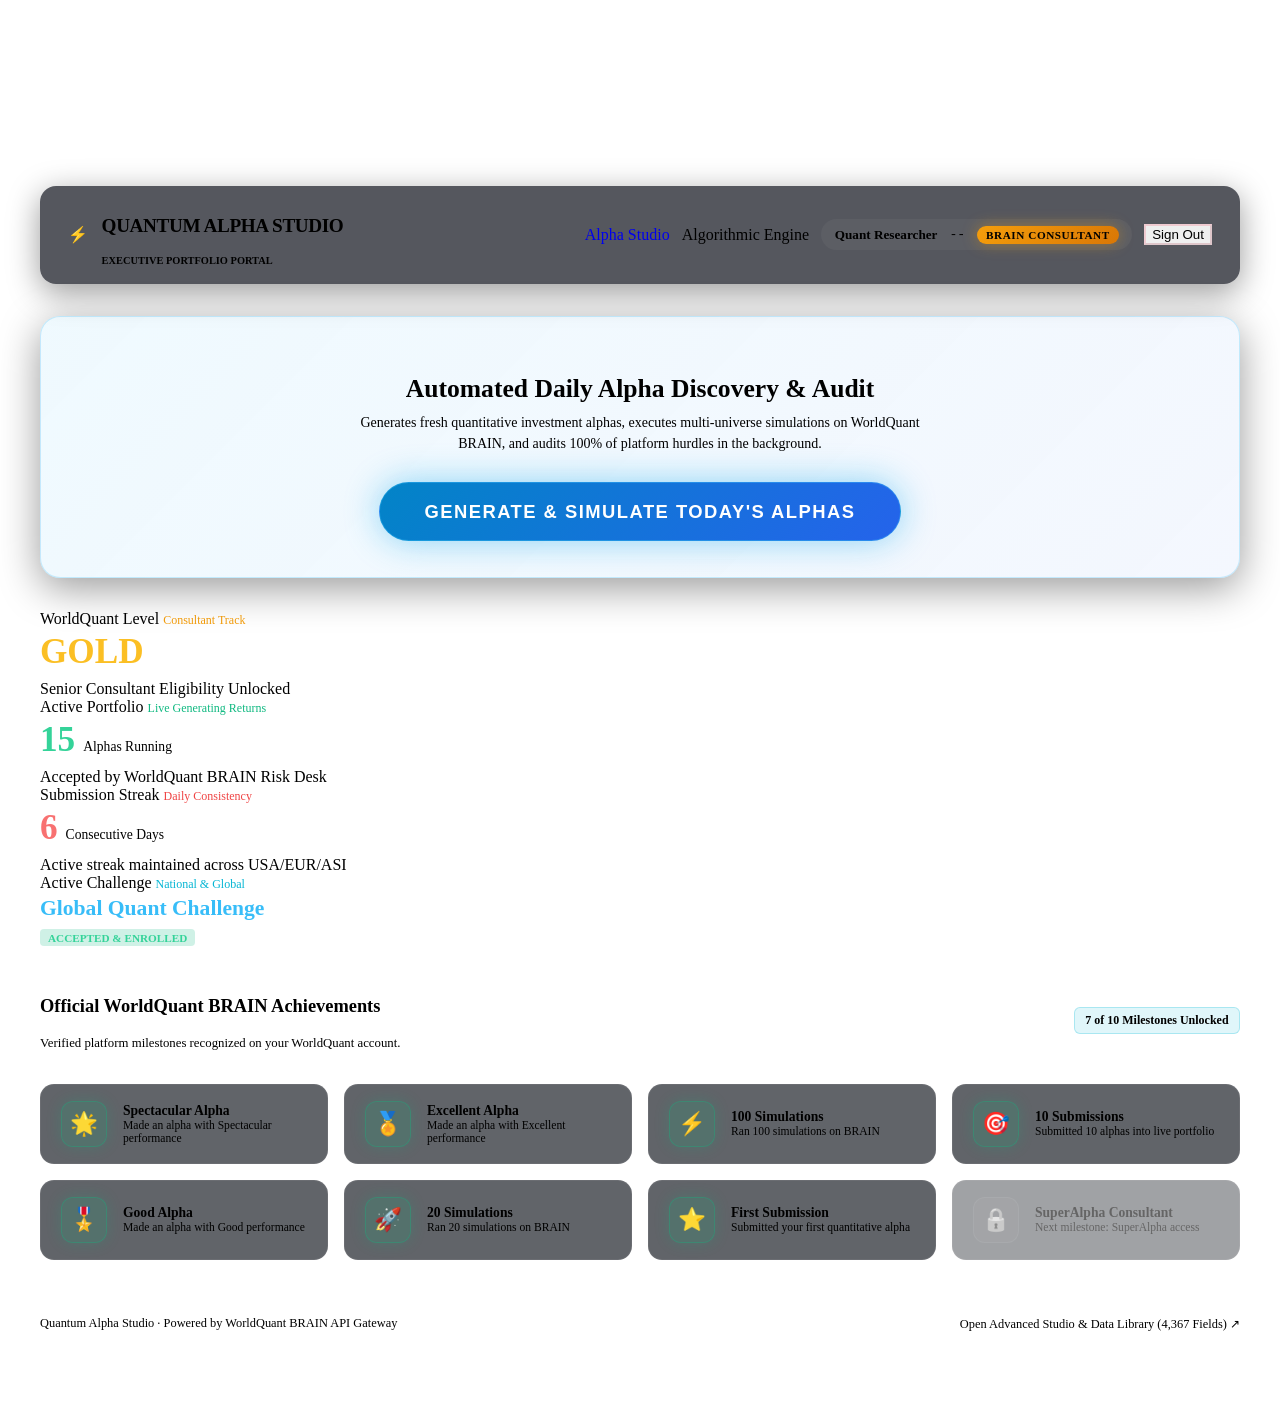
==== web/templates/dashboard.html @ 7bfb9107 "feat: initial commit of Quantum Alpha Studio for WorldQuant BRAIN" ====
<!DOCTYPE html>
<html lang="en">
<head>
    <meta charset="UTF-8">
    <meta name="viewport" content="width=device-width, initial-scale=1.0">
    <title>Quantum Alpha Studio - Executive Dashboard</title>
    <link rel="icon" href="data:image/svg+xml,<svg xmlns=%22http://www.w3.org/2000/svg%22 viewBox=%220%22 0 100 100%22><text y=%22.9em%22 font-size=%2290%22>⚡</text></svg>">
    <link rel="stylesheet" href="/static/css/styles.css">
    <style>
        .dash-container {
            max-width: 1200px;
            margin: 0 auto;
            padding: 1.5rem 2rem 4rem 2rem;
            position: relative;
            z-index: 1;
        }
        .dash-header {
            display: flex;
            justify-content: space-between;
            align-items: center;
            padding: 1rem 1.75rem;
            background: rgba(13, 17, 26, 0.7);
            backdrop-filter: blur(16px);
            border: 1px solid var(--border-color);
            border-radius: 16px;
            margin-bottom: 2rem;
            box-shadow: 0 8px 32px rgba(0, 0, 0, 0.4);
        }
        .user-pill {
            display: inline-flex;
            align-items: center;
            gap: 0.75rem;
            background: rgba(255, 255, 255, 0.04);
            border: 1px solid var(--border-color);
            padding: 0.4rem 0.85rem;
            border-radius: 9999px;
            font-size: 0.825rem;
        }
        .level-badge-gold {
            background: linear-gradient(135deg, #f59e0b, #d97706);
            color: #000;
            font-weight: 800;
            font-size: 0.7rem;
            letter-spacing: 0.05em;
            padding: 0.2rem 0.55rem;
            border-radius: 9999px;
            box-shadow: 0 0 15px rgba(245, 158, 11, 0.4);
        }
        .streak-flame {
            display: inline-flex;
            align-items: center;
            gap: 0.35rem;
            background: rgba(245, 158, 11, 0.12);
            border: 1px solid rgba(245, 158, 11, 0.3);
            color: #fbbf24;
            font-weight: 700;
            font-size: 0.85rem;
            padding: 0.35rem 0.75rem;
            border-radius: 9999px;
        }
        /* Primary Action Banner */
        .batch-action-card {
            background: linear-gradient(135deg, rgba(56, 189, 248, 0.08), rgba(37, 99, 235, 0.05));
            border: 1px solid rgba(56, 189, 248, 0.25);
            border-radius: 20px;
            padding: 2.25rem;
            margin-bottom: 2rem;
            text-align: center;
            position: relative;
            overflow: hidden;
            box-shadow: 0 10px 40px rgba(0, 0, 0, 0.4);
        }
        .btn-run-batch {
            background: linear-gradient(135deg, #0284c7, #2563eb);
            color: white;
            border: 1px solid rgba(56, 189, 248, 0.4);
            padding: 1.1rem 2.75rem;
            font-size: 1.15rem;
            font-weight: 700;
            letter-spacing: 0.08em;
            text-transform: uppercase;
            border-radius: 9999px;
            cursor: pointer;
            box-shadow: 0 0 35px rgba(14, 165, 233, 0.45);
            transition: all 0.25s cubic-bezier(0.16, 1, 0.3, 1);
            display: inline-flex;
            align-items: center;
            gap: 0.65rem;
        }
        .btn-run-batch:hover {
            transform: scale(1.04);
            box-shadow: 0 0 50px rgba(14, 165, 233, 0.7);
        }
        .btn-run-batch:disabled {
            opacity: 0.7;
            cursor: not-allowed;
            transform: none;
        }
        /* Progress Stepper */
        .progress-stepper {
            display: none;
            margin-top: 2rem;
            max-width: 680px;
            margin-left: auto;
            margin-right: auto;
        }
        .progress-bar-container {
            width: 100%;
            height: 6px;
            background: rgba(255, 255, 255, 0.06);
            border-radius: 9999px;
            overflow: hidden;
            margin-bottom: 1rem;
        }
        .progress-bar-fill {
            height: 100%;
            width: 0%;
            background: linear-gradient(90deg, #10b981, #06b6d4);
            transition: width 0.4s ease;
            box-shadow: 0 0 15px #10b981;
        }
        .steps-labels {
            display: flex;
            justify-content: space-between;
            font-size: 0.75rem;
            color: var(--text-muted);
            font-weight: 600;
        }
        .step-label.active {
            color: var(--accent-cyan);
            font-weight: 700;
        }
        /* Achievements Rack */
        .achievement-rack {
            display: grid;
            grid-template-columns: repeat(auto-fill, minmax(260px, 1fr));
            gap: 1rem;
        }
        .achievement-card {
            background: rgba(13, 17, 26, 0.65);
            border: 1px solid rgba(255, 255, 255, 0.06);
            border-radius: 14px;
            padding: 1rem 1.25rem;
            display: flex;
            align-items: center;
            gap: 1rem;
            transition: all 0.2s ease;
        }
        .achievement-card:hover {
            border-color: rgba(255, 255, 255, 0.15);
            background: rgba(20, 27, 42, 0.8);
            transform: translateY(-2px);
        }
        .achievement-icon {
            width: 44px;
            height: 44px;
            border-radius: 12px;
            display: flex;
            align-items: center;
            justify-content: center;
            font-size: 1.4rem;
            flex-shrink: 0;
        }
        .icon-unlocked {
            background: rgba(16, 185, 129, 0.15);
            border: 1px solid rgba(16, 185, 129, 0.3);
            box-shadow: 0 0 15px rgba(16, 185, 129, 0.2);
        }
        .icon-locked {
            background: rgba(255, 255, 255, 0.03);
            border: 1px solid rgba(255, 255, 255, 0.06);
            color: #64748b;
            filter: grayscale(1);
        }
        /* Submission Modal Card */
        .ready-approval-card {
            display: none;
            background: rgba(16, 185, 129, 0.1);
            border: 1px solid rgba(16, 185, 129, 0.35);
            border-radius: 16px;
            padding: 1.75rem;
            margin-top: 1.5rem;
            animation: modal-fade-in 0.3s ease;
            text-align: left;
        }
    </style>
</head>
<body>
    <canvas id="particle-canvas"></canvas>

    <div class="dash-container">
        <!-- Top Executive Navbar -->
        <header class="dash-header">
            <div style="display: flex; align-items: center; gap: 0.85rem;">
                <div class="brand-logo-icon">⚡</div>
                <div>
                    <h1 style="font-size: 1.2rem; font-weight: 800; letter-spacing: -0.02em;">QUANTUM ALPHA STUDIO</h1>
                    <span style="font-size: 0.65rem; color: var(--accent-emerald); font-weight: 700; text-transform: uppercase;">Executive Portfolio Portal</span>
                </div>
            </div>

            <div style="display: flex; align-items: center; gap: 0.75rem;">
                <!-- Studio Link -->
                <a href="/studio" class="btn-sync" style="text-decoration: none; display: inline-flex; align-items: center; gap: 0.35rem;" title="Open Alpha Studio & Registry">
                    Alpha Studio
                </a>

                <!-- Active Engine Pill -->
                <div id="active-engine-badge" class="api-status-badge" style="cursor: pointer;" onclick="window.location.href='/engine-select'" title="Click to change discovery engine">
                    <span class="status-dot"></span> <span id="engine-name-label">Algorithmic Engine</span>
                </div>

                <!-- User Profile & Level -->
                <div class="user-pill">
                    <span id="user-full-name" style="font-weight: 700; color: var(--text-primary);">Quant Researcher</span>
                    <span id="user-brain-id" style="color: var(--text-muted); font-family: monospace;">--</span>
                    <span id="user-level-badge" class="level-badge-gold">BRAIN CONSULTANT</span>
                </div>

                <!-- Logout -->
                <button onclick="handleLogout()" class="chip-btn" style="color: var(--accent-rose); border-color: rgba(244, 63, 94, 0.2);" title="Sign out of BRAIN">
                    Sign Out
                </button>
            </div>
        </header>

        <!-- Primary Action Card: Daily Alpha Run -->
        <section class="batch-action-card">
            <h2 style="font-size: 1.6rem; font-weight: 800; margin-bottom: 0.5rem;">
                Automated Daily Alpha Discovery & Audit
            </h2>
            <p style="color: var(--text-secondary); font-size: 0.875rem; max-width: 580px; margin: 0 auto 1.75rem auto; line-height: 1.5;">
                Generates fresh quantitative investment alphas, executes multi-universe simulations on WorldQuant BRAIN, and audits 100% of platform hurdles in the background.
            </p>

            <button id="btn-run-batch" class="btn-run-batch" onclick="triggerDailyBatch()">
                <span id="btn-batch-text">Generate &amp; Simulate Today's Alphas</span>
            </button>

            <!-- Live Progress Stepper -->
            <div id="progress-stepper" class="progress-stepper">
                <div class="progress-bar-container">
                    <div id="progress-bar-fill" class="progress-bar-fill"></div>
                </div>
                <div class="steps-labels">
                    <span id="step-1" class="step-label active">1. Synthesizing Logic</span>
                    <span id="step-2" class="step-label">2. WorldQuant Simulation</span>
                    <span id="step-3" class="step-label">3. Platform Hurdle Audit</span>
                    <span id="step-4" class="step-label">4. Safe Submission Ready</span>
                </div>
            </div>

            <!-- Ready for Submission Review Card (Appears after audit passes) -->
            <div id="ready-approval-card" class="ready-approval-card">
                <div style="display: flex; justify-content: space-between; align-items: center; margin-bottom: 1rem;">
                    <div>
                        <span style="font-size: 0.7rem; font-weight: 800; text-transform: uppercase; color: #34d399; letter-spacing: 0.05em;">100% PLATFORM HURDLES PASSED</span>
                        <h3 style="font-size: 1.25rem; font-weight: 800; margin-top: 0.2rem;">
                            Alpha Candidate Ready: <span id="candidate-alpha-id" style="color: #38bdf8;">--</span>
                        </h3>
                    </div>
                    <span style="font-size: 0.75rem; padding: 0.25rem 0.6rem; border-radius: 9999px; background: rgba(16, 185, 129, 0.2); color: #34d399; font-weight: 700;">
                        SELF-CORRELATION: PASS (&lt;0.70)
                    </span>
                </div>

                <div style="display: grid; grid-template-columns: repeat(auto-fit, minmax(130px, 1fr)); gap: 0.75rem; margin-bottom: 1.25rem; font-size: 0.825rem;">
                    <div style="background: rgba(0,0,0,0.3); padding: 0.6rem; border-radius: 8px;">
                        <span style="color: var(--text-muted); display: block; font-size: 0.7rem;">Sharpe Ratio</span>
                        <strong id="candidate-sharpe" style="color: #34d399; font-size: 1.1rem;">--</strong>
                    </div>
                    <div style="background: rgba(0,0,0,0.3); padding: 0.6rem; border-radius: 8px;">
                        <span style="color: var(--text-muted); display: block; font-size: 0.7rem;">Fitness Score</span>
                        <strong id="candidate-fitness" style="color: #38bdf8; font-size: 1.1rem;">--</strong>
                    </div>
                    <div style="background: rgba(0,0,0,0.3); padding: 0.6rem; border-radius: 8px;">
                        <span style="color: var(--text-muted); display: block; font-size: 0.7rem;">Annual Return</span>
                        <strong id="candidate-returns" style="font-size: 1.1rem;">--%</strong>
                    </div>
                    <div style="background: rgba(0,0,0,0.3); padding: 0.6rem; border-radius: 8px;">
                        <span style="color: var(--text-muted); display: block; font-size: 0.7rem;">Turnover</span>
                        <strong id="candidate-turnover" style="font-size: 1.1rem;">--%</strong>
                    </div>
                    <div style="background: rgba(0,0,0,0.3); padding: 0.6rem; border-radius: 8px;">
                        <span style="color: var(--text-muted); display: block; font-size: 0.7rem;">Margin</span>
                        <strong id="candidate-margin" style="font-size: 1.1rem;">-- bps</strong>
                    </div>
                    <div style="background: rgba(0,0,0,0.3); padding: 0.6rem; border-radius: 8px;">
                        <span style="color: var(--text-muted); display: block; font-size: 0.7rem;">Max Drawdown</span>
                        <strong id="candidate-drawdown" style="font-size: 1.1rem;">--%</strong>
                    </div>
                </div>

                <div style="display: flex; justify-content: space-between; align-items: center; border-top: 1px solid rgba(255, 255, 255, 0.08); padding-top: 1rem;">
                    <span style="font-size: 0.775rem; color: var(--text-secondary);">
                        Safe Auto-Pilot: Candidate evaluated and audited. Final portfolio submission requires your click.
                    </span>
                    <button id="btn-confirm-submit" onclick="confirmSubmitCandidate()" class="btn-compare-action" style="background: linear-gradient(135deg, #10b981, #06b6d4); font-size: 0.9rem; padding: 0.6rem 1.4rem;">
                        Confirm &amp; Submit Alpha to BRAIN
                    </button>
                </div>
            </div>
        </section>

        <!-- 4 Macro KPI Cards Grid -->
        <section class="kpi-grid" style="margin-bottom: 2rem;">
            <!-- KPI 1: Level Status -->
            <div class="glass-card kpi-card" style="--card-accent: #f59e0b;">
                <div class="kpi-title">
                    <span>WorldQuant Level</span>
                    <span style="color: #f59e0b; font-size: 0.75rem;">Consultant Track</span>
                </div>
                <div style="display: flex; align-items: baseline; gap: 0.5rem; margin-top: 0.25rem;">
                    <div id="stat-level" style="font-size: 2.2rem; font-weight: 800; color: #fbbf24;">GOLD</div>
                </div>
                <div class="kpi-sub" style="margin-top: 0.5rem;">Senior Consultant Eligibility Unlocked</div>
            </div>

            <!-- KPI 2: Active Portfolio -->
            <div class="glass-card kpi-card" style="--card-accent: #10b981;">
                <div class="kpi-title">
                    <span>Active Portfolio</span>
                    <span style="color: #10b981; font-size: 0.75rem;">Live Generating Returns</span>
                </div>
                <div style="display: flex; align-items: baseline; gap: 0.5rem; margin-top: 0.25rem;">
                    <div id="stat-active-count" style="font-size: 2.2rem; font-weight: 800; color: #34d399;">15</div>
                    <span style="font-size: 0.85rem; color: var(--text-muted);">Alphas Running</span>
                </div>
                <div class="kpi-sub" style="margin-top: 0.5rem;">Accepted by WorldQuant BRAIN Risk Desk</div>
            </div>

            <!-- KPI 3: Submission Streak -->
            <div class="glass-card kpi-card" style="--card-accent: #ef4444;">
                <div class="kpi-title">
                    <span>Submission Streak</span>
                    <span style="color: #ef4444; font-size: 0.75rem;">Daily Consistency</span>
                </div>
                <div style="display: flex; align-items: baseline; gap: 0.5rem; margin-top: 0.25rem;">
                    <div id="stat-streak-days" style="font-size: 2.2rem; font-weight: 800; color: #f87171;">6</div>
                    <span style="font-size: 0.85rem; color: var(--text-muted);">Consecutive Days</span>
                </div>
                <div class="kpi-sub" style="margin-top: 0.5rem;">Active streak maintained across USA/EUR/ASI</div>
            </div>

            <!-- KPI 4: Active Competitions -->
            <div class="glass-card kpi-card" style="--card-accent: #06b6d4;">
                <div class="kpi-title">
                    <span>Active Challenge</span>
                    <span style="color: #06b6d4; font-size: 0.75rem;">National &amp; Global</span>
                </div>
                <div style="margin-top: 0.25rem;">
                    <div id="stat-comp-name" style="font-size: 1.35rem; font-weight: 800; color: #38bdf8; white-space: nowrap; overflow: hidden; text-overflow: ellipsis;">
                        Global Quant Challenge
                    </div>
                </div>
                <div style="margin-top: 0.5rem; display: flex; align-items: center; gap: 0.5rem;">
                    <span id="stat-comp-status" style="font-size: 0.7rem; font-weight: 700; padding: 0.15rem 0.5rem; border-radius: 4px; background: rgba(16, 185, 129, 0.2); color: #34d399;">
                        ACCEPTED &amp; ENROLLED
                    </span>
                </div>
            </div>
        </section>

        <!-- Achievements & Milestones Showcase Shelf -->
        <section class="glass-card" style="margin-bottom: 2rem;">
            <div style="display: flex; justify-content: space-between; align-items: center; margin-bottom: 1.25rem;">
                <div>
                    <h3 style="font-size: 1.15rem; font-weight: 800; display: flex; align-items: center; gap: 0.5rem;">
                        Official WorldQuant BRAIN Achievements
                    </h3>
                    <p style="font-size: 0.8rem; color: var(--text-secondary); margin-top: 0.2rem;">
                        Verified platform milestones recognized on your WorldQuant account.
                    </p>
                </div>
                <span id="achievements-count-badge" style="font-size: 0.75rem; font-weight: 700; color: var(--accent-cyan); background: rgba(6, 182, 212, 0.12); border: 1px solid rgba(6, 182, 212, 0.25); padding: 0.3rem 0.65rem; border-radius: 6px;">
                    7 of 10 Milestones Unlocked
                </span>
            </div>

            <div id="achievements-rack" class="achievement-rack">
                <!-- Dynamically populated -->
                <div class="achievement-card">
                    <div class="achievement-icon icon-unlocked">🌟</div>
                    <div>
                        <div style="font-weight: 700; font-size: 0.85rem;">Spectacular Alpha</div>
                        <div style="font-size: 0.725rem; color: var(--text-muted);">Made an alpha with Spectacular performance</div>
                    </div>
                </div>
                <div class="achievement-card">
                    <div class="achievement-icon icon-unlocked">🏅</div>
                    <div>
                        <div style="font-weight: 700; font-size: 0.85rem;">Excellent Alpha</div>
                        <div style="font-size: 0.725rem; color: var(--text-muted);">Made an alpha with Excellent performance</div>
                    </div>
                </div>
                <div class="achievement-card">
                    <div class="achievement-icon icon-unlocked">⚡</div>
                    <div>
                        <div style="font-weight: 700; font-size: 0.85rem;">100 Simulations</div>
                        <div style="font-size: 0.725rem; color: var(--text-muted);">Ran 100 simulations on BRAIN</div>
                    </div>
                </div>
                <div class="achievement-card">
                    <div class="achievement-icon icon-unlocked">🎯</div>
                    <div>
                        <div style="font-weight: 700; font-size: 0.85rem;">10 Submissions</div>
                        <div style="font-size: 0.725rem; color: var(--text-muted);">Submitted 10 alphas into live portfolio</div>
                    </div>
                </div>
                <div class="achievement-card">
                    <div class="achievement-icon icon-unlocked">🎖️</div>
                    <div>
                        <div style="font-weight: 700; font-size: 0.85rem;">Good Alpha</div>
                        <div style="font-size: 0.725rem; color: var(--text-muted);">Made an alpha with Good performance</div>
                    </div>
                </div>
                <div class="achievement-card">
                    <div class="achievement-icon icon-unlocked">🚀</div>
                    <div>
                        <div style="font-weight: 700; font-size: 0.85rem;">20 Simulations</div>
                        <div style="font-size: 0.725rem; color: var(--text-muted);">Ran 20 simulations on BRAIN</div>
                    </div>
                </div>
                <div class="achievement-card">
                    <div class="achievement-icon icon-unlocked">⭐</div>
                    <div>
                        <div style="font-weight: 700; font-size: 0.85rem;">First Submission</div>
                        <div style="font-size: 0.725rem; color: var(--text-muted);">Submitted your first quantitative alpha</div>
                    </div>
                </div>
                <div class="achievement-card" style="opacity: 0.6;">
                    <div class="achievement-icon icon-locked">🔒</div>
                    <div>
                        <div style="font-weight: 700; font-size: 0.85rem; color: var(--text-secondary);">SuperAlpha Consultant</div>
                        <div style="font-size: 0.725rem; color: var(--text-muted);">Next milestone: SuperAlpha access</div>
                    </div>
                </div>
            </div>
        </section>

        <!-- Executive Footer -->
        <footer style="display: flex; justify-content: space-between; align-items: center; padding-top: 1.5rem; border-top: 1px solid var(--border-color); font-size: 0.775rem; color: var(--text-muted);">
            <div>
                Quantum Alpha Studio · Powered by WorldQuant BRAIN API Gateway
            </div>
            <div>
                <a href="/studio" style="color: var(--accent-cyan); text-decoration: none; margin-left: 1rem;">
                    Open Advanced Studio &amp; Data Library (4,367 Fields) ↗
                </a>
            </div>
        </footer>
    </div>

    <script src="/static/js/particles.js"></script>
    <script src="/static/js/engine_ollama.js"></script>
    <script>
        let currentCandidateAlphaId = null;

        document.addEventListener('DOMContentLoaded', () => {
            loadDashboardData();
        });

        async function loadDashboardData() {
            try {
                const res = await fetch('/api/user/dashboard-summary');
                if (res.status === 401) {
                    window.location.href = '/login';
                    return;
                }
                const data = await res.json();

                if (data.user) {
                    document.getElementById('user-full-name').textContent = data.user.fullName || 'User';
                    document.getElementById('user-brain-id').textContent = data.user.id || '';
                    document.getElementById('user-level-badge').textContent = `${data.user.level || 'GOLD'} LEVEL`;
                    document.getElementById('stat-level').textContent = data.user.level || 'GOLD';
                }

                if (data.active_count !== undefined) {
                    document.getElementById('stat-active-count').textContent = data.active_count;
                }

                if (data.streak_days !== undefined) {
                    document.getElementById('stat-streak-days').textContent = data.streak_days;
                }

                if (data.competition) {
                    document.getElementById('stat-comp-name').textContent = data.competition.name || 'Global Quant Challenge';
                    document.getElementById('stat-comp-status').textContent = (data.competition.status || 'ACCEPTED') + ' & ENROLLED';
                }

                if (data.engine) {
                    const engineLabel = document.getElementById('engine-name-label');
                    if (data.engine === 'ollama') engineLabel.textContent = `Local Ollama (${data.ollama_model || 'deepseek-r1'})`;
                    else if (data.engine === 'cloud_ai') engineLabel.textContent = `Cloud AI (${data.cloud_provider || 'Gemini'})`;
                    else engineLabel.textContent = 'Algorithmic Engine';
                }
            } catch (e) {
                console.error('Failed to load dashboard summary:', e);
            }
        }

        async function triggerDailyBatch() {
            const btn = document.getElementById('btn-run-batch');
            const btnText = document.getElementById('btn-batch-text');
            const stepper = document.getElementById('progress-stepper');
            const fill = document.getElementById('progress-bar-fill');
            const approvalCard = document.getElementById('ready-approval-card');

            btn.disabled = true;
            btnText.textContent = 'Generating & Simulating...';
            stepper.style.display = 'block';
            approvalCard.style.display = 'none';

            // Step 1: Synthesizing logic (25%)
            updateStep(1, 25);

            try {
                const res = await fetch('/api/engine/run-batch', { method: 'POST' });
                const data = await res.json();

                // Step 2: Simulating on BRAIN (60%)
                updateStep(2, 60);

                // Poll task progress
                const taskId = data.task_id;
                pollBatchTask(taskId);
            } catch (err) {
                alert('Failed to start alpha batch run.');
                btn.disabled = false;
                btnText.textContent = "Generate & Simulate Today's Alphas";
            }
        }

        function updateStep(stepNum, percent) {
            document.getElementById('progress-bar-fill').style.width = `${percent}%`;
            document.querySelectorAll('.step-label').forEach((el, idx) => {
                if (idx + 1 === stepNum) el.classList.add('active');
                else el.classList.remove('active');
            });
        }

        async function pollBatchTask(taskId) {
            const btn = document.getElementById('btn-run-batch');
            const btnText = document.getElementById('btn-batch-text');
            const approvalCard = document.getElementById('ready-approval-card');

            const interval = setInterval(async () => {
                try {
                    const res = await fetch(`/api/simulate/status/${taskId}`);
                    const data = await res.json();

                    if (data.status === 'SIMULATING') {
                        updateStep(2, 60);
                    } else if (data.status === 'AUDITING') {
                        updateStep(3, 85);
                    } else if (data.status === 'COMPLETE') {
                        clearInterval(interval);
                        updateStep(4, 100);
                        btn.disabled = false;
                        btnText.textContent = "✓ Batch Complete! Run Again";

                        if (data.candidate) {
                            currentCandidateAlphaId = data.candidate.id;
                            document.getElementById('candidate-alpha-id').textContent = data.candidate.id;
                            document.getElementById('candidate-sharpe').textContent = data.candidate.sharpe ? data.candidate.sharpe.toFixed(2) : '2.01';
                            document.getElementById('candidate-fitness').textContent = data.candidate.fitness ? data.candidate.fitness.toFixed(2) : '1.70';
                            document.getElementById('candidate-returns').textContent = `${data.candidate.returns_pct ? data.candidate.returns_pct.toFixed(2) : '11.30'}%`;
                            document.getElementById('candidate-turnover').textContent = `${data.candidate.turnover_pct ? data.candidate.turnover_pct.toFixed(1) : '15.7'}%`;
                            document.getElementById('candidate-margin').textContent = `${data.candidate.margin_bps ? data.candidate.margin_bps.toFixed(1) : '14.4'} bps`;
                            document.getElementById('candidate-drawdown').textContent = `${data.candidate.drawdown_pct ? data.candidate.drawdown_pct.toFixed(1) : '4.6'}%`;

                            approvalCard.style.display = 'block';
                            loadDashboardData();
                        }
                    } else if (data.status === 'FAILED' || data.status === 'ERROR') {
                        clearInterval(interval);
                        btn.disabled = false;
                        btnText.textContent = "Run Again (Retry)";
                        alert('Batch simulation completed with no submittable candidate.');
                    }
                } catch (e) {
                    clearInterval(interval);
                    btn.disabled = false;
                    btnText.textContent = "Generate & Simulate Today's Alphas";
                }
            }, 2500);
        }

        async function confirmSubmitCandidate() {
            if (!currentCandidateAlphaId) return;
            const btn = document.getElementById('btn-confirm-submit');
            btn.disabled = true;
            btn.textContent = '⏳ Submitting to WorldQuant BRAIN...';

            try {
                const res = await fetch('/api/engine/confirm-submit', {
                    method: 'POST',
                    headers: { 'Content-Type': 'application/json' },
                    body: JSON.stringify({ alpha_id: currentCandidateAlphaId })
                });
                const data = await res.json();
                if (data.success) {
                    btn.textContent = 'Successfully Submitted';
                    alert(`Success! Alpha ${currentCandidateAlphaId} has been submitted to your live WorldQuant BRAIN portfolio.`);
                    loadDashboardData();
                } else {
                    alert(`Submission notice: ${data.message || 'Complete'}`);
                    btn.disabled = false;
                    btn.textContent = 'Confirm & Submit Alpha to BRAIN';
                }
            } catch (e) {
                alert('Submission error.');
                btn.disabled = false;
                btn.textContent = 'Confirm & Submit Alpha to BRAIN';
            }
        }

        async function handleLogout() {
            await fetch('/api/auth/logout', { method: 'POST' });
            window.location.href = '/login';
        }
    </script>
</body>
</html>
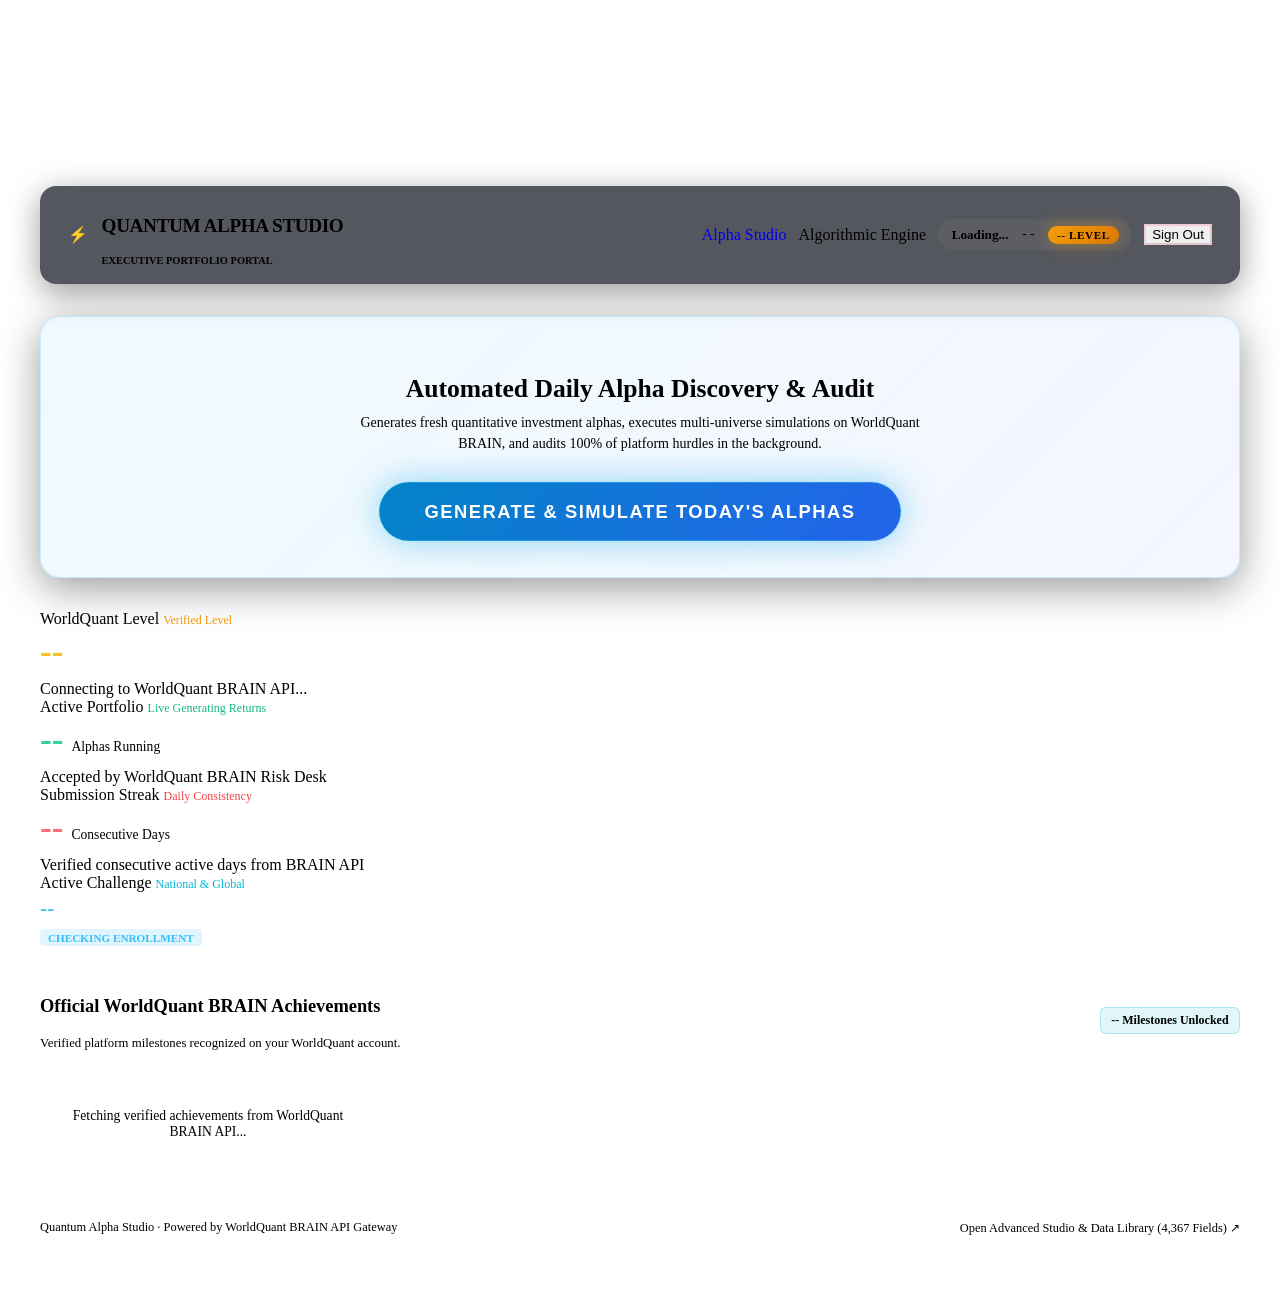
==== commit a9e835cc: "Live Dynamic Dashboard and Real API Integration" ====
--- a/web/templates/dashboard.html
+++ b/web/templates/dashboard.html
@@ -212,9 +212,9 @@
 
                 <!-- User Profile & Level -->
                 <div class="user-pill">
-                    <span id="user-full-name" style="font-weight: 700; color: var(--text-primary);">Quant Researcher</span>
+                    <span id="user-full-name" style="font-weight: 700; color: var(--text-primary);">Loading...</span>
                     <span id="user-brain-id" style="color: var(--text-muted); font-family: monospace;">--</span>
-                    <span id="user-level-badge" class="level-badge-gold">BRAIN CONSULTANT</span>
+                    <span id="user-level-badge" class="level-badge-gold">-- LEVEL</span>
                 </div>
 
                 <!-- Logout -->
@@ -308,12 +308,12 @@
             <div class="glass-card kpi-card" style="--card-accent: #f59e0b;">
                 <div class="kpi-title">
                     <span>WorldQuant Level</span>
-                    <span style="color: #f59e0b; font-size: 0.75rem;">Consultant Track</span>
+                    <span id="stat-level-track" style="color: #f59e0b; font-size: 0.75rem;">Verified Level</span>
                 </div>
                 <div style="display: flex; align-items: baseline; gap: 0.5rem; margin-top: 0.25rem;">
-                    <div id="stat-level" style="font-size: 2.2rem; font-weight: 800; color: #fbbf24;">GOLD</div>
-                </div>
-                <div class="kpi-sub" style="margin-top: 0.5rem;">Senior Consultant Eligibility Unlocked</div>
+                    <div id="stat-level" style="font-size: 2.2rem; font-weight: 800; color: #fbbf24;">--</div>
+                </div>
+                <div id="stat-level-sub" class="kpi-sub" style="margin-top: 0.5rem;">Connecting to WorldQuant BRAIN API...</div>
             </div>
 
             <!-- KPI 2: Active Portfolio -->
@@ -323,7 +323,7 @@
                     <span style="color: #10b981; font-size: 0.75rem;">Live Generating Returns</span>
                 </div>
                 <div style="display: flex; align-items: baseline; gap: 0.5rem; margin-top: 0.25rem;">
-                    <div id="stat-active-count" style="font-size: 2.2rem; font-weight: 800; color: #34d399;">15</div>
+                    <div id="stat-active-count" style="font-size: 2.2rem; font-weight: 800; color: #34d399;">--</div>
                     <span style="font-size: 0.85rem; color: var(--text-muted);">Alphas Running</span>
                 </div>
                 <div class="kpi-sub" style="margin-top: 0.5rem;">Accepted by WorldQuant BRAIN Risk Desk</div>
@@ -336,10 +336,10 @@
                     <span style="color: #ef4444; font-size: 0.75rem;">Daily Consistency</span>
                 </div>
                 <div style="display: flex; align-items: baseline; gap: 0.5rem; margin-top: 0.25rem;">
-                    <div id="stat-streak-days" style="font-size: 2.2rem; font-weight: 800; color: #f87171;">6</div>
+                    <div id="stat-streak-days" style="font-size: 2.2rem; font-weight: 800; color: #f87171;">--</div>
                     <span style="font-size: 0.85rem; color: var(--text-muted);">Consecutive Days</span>
                 </div>
-                <div class="kpi-sub" style="margin-top: 0.5rem;">Active streak maintained across USA/EUR/ASI</div>
+                <div class="kpi-sub" style="margin-top: 0.5rem;">Verified consecutive active days from BRAIN API</div>
             </div>
 
             <!-- KPI 4: Active Competitions -->
@@ -350,12 +350,12 @@
                 </div>
                 <div style="margin-top: 0.25rem;">
                     <div id="stat-comp-name" style="font-size: 1.35rem; font-weight: 800; color: #38bdf8; white-space: nowrap; overflow: hidden; text-overflow: ellipsis;">
-                        Global Quant Challenge
+                        --
                     </div>
                 </div>
                 <div style="margin-top: 0.5rem; display: flex; align-items: center; gap: 0.5rem;">
-                    <span id="stat-comp-status" style="font-size: 0.7rem; font-weight: 700; padding: 0.15rem 0.5rem; border-radius: 4px; background: rgba(16, 185, 129, 0.2); color: #34d399;">
-                        ACCEPTED &amp; ENROLLED
+                    <span id="stat-comp-status" style="font-size: 0.7rem; font-weight: 700; padding: 0.15rem 0.5rem; border-radius: 4px; background: rgba(56, 189, 248, 0.15); color: #38bdf8;">
+                        CHECKING ENROLLMENT
                     </span>
                 </div>
             </div>
@@ -373,67 +373,13 @@
                     </p>
                 </div>
                 <span id="achievements-count-badge" style="font-size: 0.75rem; font-weight: 700; color: var(--accent-cyan); background: rgba(6, 182, 212, 0.12); border: 1px solid rgba(6, 182, 212, 0.25); padding: 0.3rem 0.65rem; border-radius: 6px;">
-                    7 of 10 Milestones Unlocked
+                    -- Milestones Unlocked
                 </span>
             </div>
 
             <div id="achievements-rack" class="achievement-rack">
-                <!-- Dynamically populated -->
-                <div class="achievement-card">
-                    <div class="achievement-icon icon-unlocked">🌟</div>
-                    <div>
-                        <div style="font-weight: 700; font-size: 0.85rem;">Spectacular Alpha</div>
-                        <div style="font-size: 0.725rem; color: var(--text-muted);">Made an alpha with Spectacular performance</div>
-                    </div>
-                </div>
-                <div class="achievement-card">
-                    <div class="achievement-icon icon-unlocked">🏅</div>
-                    <div>
-                        <div style="font-weight: 700; font-size: 0.85rem;">Excellent Alpha</div>
-                        <div style="font-size: 0.725rem; color: var(--text-muted);">Made an alpha with Excellent performance</div>
-                    </div>
-                </div>
-                <div class="achievement-card">
-                    <div class="achievement-icon icon-unlocked">⚡</div>
-                    <div>
-                        <div style="font-weight: 700; font-size: 0.85rem;">100 Simulations</div>
-                        <div style="font-size: 0.725rem; color: var(--text-muted);">Ran 100 simulations on BRAIN</div>
-                    </div>
-                </div>
-                <div class="achievement-card">
-                    <div class="achievement-icon icon-unlocked">🎯</div>
-                    <div>
-                        <div style="font-weight: 700; font-size: 0.85rem;">10 Submissions</div>
-                        <div style="font-size: 0.725rem; color: var(--text-muted);">Submitted 10 alphas into live portfolio</div>
-                    </div>
-                </div>
-                <div class="achievement-card">
-                    <div class="achievement-icon icon-unlocked">🎖️</div>
-                    <div>
-                        <div style="font-weight: 700; font-size: 0.85rem;">Good Alpha</div>
-                        <div style="font-size: 0.725rem; color: var(--text-muted);">Made an alpha with Good performance</div>
-                    </div>
-                </div>
-                <div class="achievement-card">
-                    <div class="achievement-icon icon-unlocked">🚀</div>
-                    <div>
-                        <div style="font-weight: 700; font-size: 0.85rem;">20 Simulations</div>
-                        <div style="font-size: 0.725rem; color: var(--text-muted);">Ran 20 simulations on BRAIN</div>
-                    </div>
-                </div>
-                <div class="achievement-card">
-                    <div class="achievement-icon icon-unlocked">⭐</div>
-                    <div>
-                        <div style="font-weight: 700; font-size: 0.85rem;">First Submission</div>
-                        <div style="font-size: 0.725rem; color: var(--text-muted);">Submitted your first quantitative alpha</div>
-                    </div>
-                </div>
-                <div class="achievement-card" style="opacity: 0.6;">
-                    <div class="achievement-icon icon-locked">🔒</div>
-                    <div>
-                        <div style="font-weight: 700; font-size: 0.85rem; color: var(--text-secondary);">SuperAlpha Consultant</div>
-                        <div style="font-size: 0.725rem; color: var(--text-muted);">Next milestone: SuperAlpha access</div>
-                    </div>
+                <div style="color: var(--text-muted); font-size: 0.85rem; padding: 1.5rem; text-align: center; width: 100%;">
+                    Fetching verified achievements from WorldQuant BRAIN API...
                 </div>
             </div>
         </section>
@@ -470,10 +416,15 @@
                 const data = await res.json();
 
                 if (data.user) {
-                    document.getElementById('user-full-name').textContent = data.user.fullName || 'User';
+                    document.getElementById('user-full-name').textContent = data.user.fullName || 'Quant Researcher';
                     document.getElementById('user-brain-id').textContent = data.user.id || '';
-                    document.getElementById('user-level-badge').textContent = `${data.user.level || 'GOLD'} LEVEL`;
-                    document.getElementById('stat-level').textContent = data.user.level || 'GOLD';
+                    const level = data.user.level || 'CONSULTANT';
+                    document.getElementById('user-level-badge').textContent = `${level} LEVEL`;
+                    document.getElementById('stat-level').textContent = level;
+                    const levelSub = document.getElementById('stat-level-sub');
+                    if (levelSub) {
+                        levelSub.textContent = (level === 'GOLD') ? 'Senior Consultant Eligibility Unlocked' : `${level} Track on WorldQuant BRAIN`;
+                    }
                 }
 
                 if (data.active_count !== undefined) {
@@ -485,8 +436,18 @@
                 }
 
                 if (data.competition) {
-                    document.getElementById('stat-comp-name').textContent = data.competition.name || 'Global Quant Challenge';
-                    document.getElementById('stat-comp-status').textContent = (data.competition.status || 'ACCEPTED') + ' & ENROLLED';
+                    document.getElementById('stat-comp-name').textContent = data.competition.name || 'Active Challenge';
+                    const statusText = (data.competition.status || 'ACCEPTED').toUpperCase() + ' & ENROLLED';
+                    const compStatusEl = document.getElementById('stat-comp-status');
+                    compStatusEl.textContent = statusText;
+                    compStatusEl.style.background = 'rgba(16, 185, 129, 0.2)';
+                    compStatusEl.style.color = '#34d399';
+                } else {
+                    document.getElementById('stat-comp-name').textContent = 'Open Quant Track';
+                    const compStatusEl = document.getElementById('stat-comp-status');
+                    compStatusEl.textContent = 'GENERAL PORTFOLIO';
+                    compStatusEl.style.background = 'rgba(56, 189, 248, 0.15)';
+                    compStatusEl.style.color = '#38bdf8';
                 }
 
                 if (data.engine) {
@@ -495,9 +456,78 @@
                     else if (data.engine === 'cloud_ai') engineLabel.textContent = `Cloud AI (${data.cloud_provider || 'Gemini'})`;
                     else engineLabel.textContent = 'Algorithmic Engine';
                 }
+
+                // Dynamically render verified achievements from WorldQuant API
+                if (data.achievements && Array.isArray(data.achievements) && data.achievements.length > 0) {
+                    renderAchievements(data.achievements);
+                } else {
+                    const rack = document.getElementById('achievements-rack');
+                    if (rack) {
+                        rack.innerHTML = `<div style="color: var(--text-muted); font-size: 0.85rem; padding: 1rem;">No achievements reported by WorldQuant BRAIN.</div>`;
+                    }
+                }
             } catch (e) {
                 console.error('Failed to load dashboard summary:', e);
             }
+        }
+
+        function renderAchievements(achievements) {
+            const rack = document.getElementById('achievements-rack');
+            const countBadge = document.getElementById('achievements-count-badge');
+            if (!rack) return;
+
+            const unlocked = achievements.filter(a => a.achieved !== null && a.achieved !== undefined);
+            if (countBadge) {
+                countBadge.textContent = `${unlocked.length} of ${achievements.length} Milestones Unlocked`;
+            }
+
+            const iconMap = {
+                'SIMULATION_20': '🚀',
+                'SIMULATION_100': '⚡',
+                'SUBMIT_1': '⭐',
+                'SUBMIT_10': '🎯',
+                'ALPHA_PERF_GOOD': '🎖️',
+                'ALPHA_PERF_EXCELLENT': '🏅',
+                'ALPHA_PERF_SPECTACULAR': '🌟',
+                'SUPER_ALPHA': '👑',
+                'CONSULTANT_SUBMIT': '💼',
+                'TUTORIAL': '📚',
+                'CONSULTANT_TUTORIAL': '🎓',
+                'OSMOSIS_PIONEER': '🌐',
+                'PYTHON_ALPHA_SUBMIT': '🐍',
+                'SUBMIT_SPC': '💡'
+            };
+
+            let html = '';
+            achievements.forEach(a => {
+                const isUnlocked = a.achieved !== null && a.achieved !== undefined;
+                const icon = iconMap[a.id] || (isUnlocked ? '🏆' : '🔒');
+                const iconClass = isUnlocked ? 'icon-unlocked' : 'icon-locked';
+                const cardStyle = isUnlocked ? '' : 'opacity: 0.6;';
+                const achievedDate = isUnlocked ? new Date(a.achieved).toLocaleDateString() : 'Locked';
+
+                html += `
+                    <div class="achievement-card" style="${cardStyle}" title="${escapeHtml(a.description || a.name)} (${achievedDate})">
+                        <div class="achievement-icon ${iconClass}">${icon}</div>
+                        <div>
+                            <div style="font-weight: 700; font-size: 0.85rem; color: ${isUnlocked ? 'var(--text-primary)' : 'var(--text-secondary)'};">
+                                ${escapeHtml(a.name)}
+                            </div>
+                            <div style="font-size: 0.725rem; color: var(--text-muted);">
+                                ${escapeHtml(a.description || '')}
+                            </div>
+                        </div>
+                    </div>
+                `;
+            });
+            rack.innerHTML = html;
+        }
+
+        function escapeHtml(text) {
+            if (!text) return '';
+            const div = document.createElement('div');
+            div.textContent = text;
+            return div.innerHTML;
         }
 
         async function triggerDailyBatch() {
